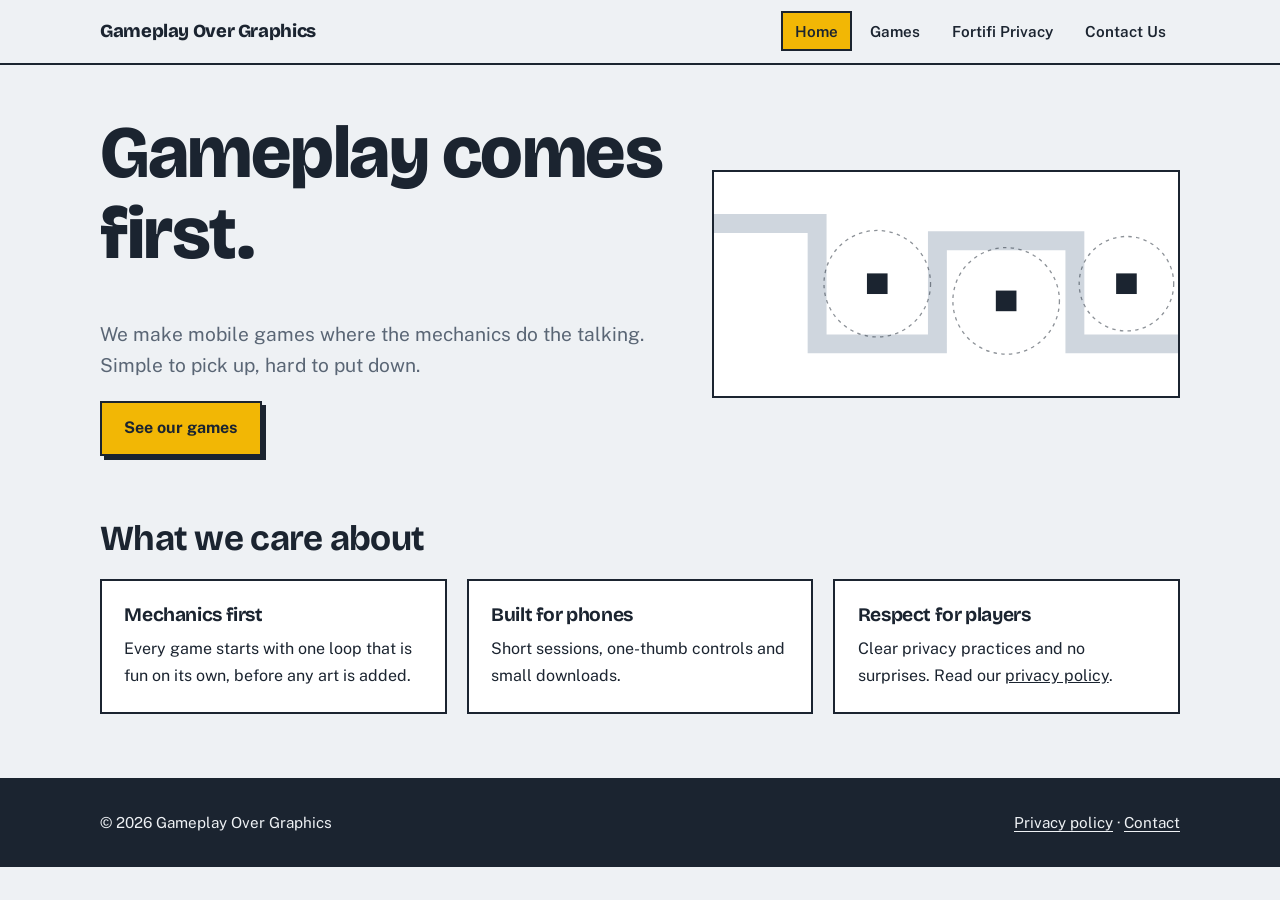
==== index.html @ d88c5345 "Initial commit" ====
<!DOCTYPE html>
<html lang="en">
<head>
<meta charset="utf-8">
<meta name="viewport" content="width=device-width, initial-scale=1">
<title>Home | Gameplay Over Graphics</title>
<meta name="description" content="Mobile games built around gameplay first.">
<link rel="preconnect" href="https://fonts.googleapis.com">
<link rel="preconnect" href="https://fonts.gstatic.com" crossorigin>
<link href="https://fonts.googleapis.com/css2?family=Bricolage+Grotesque:wght@700;800&family=Public+Sans:wght@400;600;700&display=swap" rel="stylesheet">
<link rel="stylesheet" href="style.css">
</head>
<body>
<header><div class="wrap">
<a class="brand" href="index.html">Gameplay Over Graphics</a>
<nav aria-label="Main">
<a href="index.html" aria-current="page">Home</a>
<a href="games.html">Games</a>
<a href="fortifi-privacy.html">Fortifi Privacy</a>
<a href="contact.html">Contact Us</a>
</nav></div></header>
<main><div class="wrap">
<section class="hero">
<div>
<h1>Gameplay comes first.</h1>
<p class="lede">We make mobile games where the mechanics do the talking. Simple to pick up, hard to put down.</p>
<a class="btn" href="games.html">See our games</a>
</div>
<svg class="lane" viewBox="0 0 540 260" role="img" aria-label="Animated tower defense lane: an enemy follows a winding path past towers">
<path class="path" d="M-20 60 H120 V200 H260 V80 H420 V200 H540"/>
<circle class="range" cx="190" cy="130" r="62"/><rect class="tower" x="178" y="118" width="24" height="24"/>
<circle class="range" cx="340" cy="150" r="62"/><rect class="tower" x="328" y="138" width="24" height="24"/>
<circle class="range" cx="480" cy="130" r="55"/><rect class="tower" x="468" y="118" width="24" height="24"/>
<circle class="enemy" r="9"/>
</svg>
</section>
<section class="section">
<h2>What we care about</h2>
<div class="grid">
<div class="box"><h3>Mechanics first</h3><p>Every game starts with one loop that is fun on its own, before any art is added.</p></div>
<div class="box"><h3>Built for phones</h3><p>Short sessions, one-thumb controls and small downloads.</p></div>
<div class="box"><h3>Respect for players</h3><p>Clear privacy practices and no surprises. Read our <a href="fortifi-privacy.html">privacy policy</a>.</p></div>
</div>
</section>
</div></main>
<footer><div class="wrap">
<span>&copy; <span id="y">2026</span> Gameplay Over Graphics</span>
<span><a href="fortifi-privacy.html">Privacy policy</a> &middot; <a href="contact.html">Contact</a></span>
</div></footer>
<script>document.getElementById("y").textContent=new Date().getFullYear()</script>
</body>
</html>
---- style.css ----
:root{--bg:#eef1f4;--panel:#fff;--ink:#1b2430;--muted:#5a6675;--line:#cfd6de;--accent:#f2b705;--accent-ink:#1b2430;--deep:#1b2430;--on-deep:#eef1f4}
@media (prefers-color-scheme:dark){:root{--bg:#10151c;--panel:#18202a;--ink:#e8edf2;--muted:#9aa7b6;--line:#2a3542;--deep:#0a0e13;--on-deep:#e8edf2}}
*{box-sizing:border-box}
html{scroll-padding-top:4rem}
body{margin:0;background:var(--bg);color:var(--ink);font:1rem/1.65 "Public Sans",system-ui,-apple-system,"Segoe UI",sans-serif}
h1,h2,h3{font-family:"Bricolage Grotesque","Public Sans",system-ui,sans-serif;line-height:1.1;margin:0 0 .6em;letter-spacing:-.02em}
h1{font-size:clamp(2.4rem,7vw,4.6rem);font-weight:800}
h2{font-size:clamp(1.6rem,4vw,2.2rem);font-weight:700}
h3{font-size:1.2rem;font-weight:700}
p{margin:0 0 1em;max-width:68ch}
a{color:inherit}
a:focus-visible,button:focus-visible,input:focus-visible,textarea:focus-visible{outline:3px solid var(--accent);outline-offset:2px}
.wrap{width:min(1080px,100% - 2.5rem);margin-inline:auto}
header{border-bottom:2px solid var(--ink);background:var(--bg);position:sticky;top:0;z-index:5}
header .wrap{display:flex;flex-wrap:wrap;align-items:center;justify-content:space-between;gap:.25rem 1.5rem;padding-block:.7rem}
.brand{font:800 1.15rem "Bricolage Grotesque",system-ui,sans-serif;text-decoration:none;letter-spacing:-.02em}
nav{display:flex;flex-wrap:wrap;gap:.25rem}
nav a{text-decoration:none;padding:.35rem .75rem;font-weight:600;font-size:.95rem;border:2px solid transparent}
nav a:hover{border-color:var(--line)}
nav a[aria-current=page]{background:var(--accent);color:var(--accent-ink);border-color:var(--ink)}
main{padding-block:3rem 4rem}
.hero{display:grid;gap:2.5rem;align-items:center;grid-template-columns:1fr}
@media(min-width:820px){.hero{grid-template-columns:1.1fr .9fr}}
.lede{font-size:1.2rem;color:var(--muted)}
.btn{display:inline-block;background:var(--accent);color:var(--accent-ink);font-weight:700;text-decoration:none;padding:.75rem 1.4rem;border:2px solid var(--ink);box-shadow:4px 4px 0 var(--ink);transition:transform .1s,box-shadow .1s;cursor:pointer;font-family:inherit;font-size:1rem}
.btn:hover{transform:translate(2px,2px);box-shadow:2px 2px 0 var(--ink)}
.lane{width:100%;height:auto;border:2px solid var(--ink);background:var(--panel)}
.lane .path{fill:none;stroke:var(--line);stroke-width:22;stroke-linecap:square;stroke-linejoin:miter}
.lane .tower{fill:var(--ink)}
.lane .enemy{fill:var(--accent);stroke:var(--ink);stroke-width:2}
.lane .range{fill:none;stroke:var(--ink);stroke-width:1.5;stroke-dasharray:4 5;opacity:.5}
.lane .enemy{offset-path:path("M-20 60 H120 V200 H260 V80 H420 V200 H540");animation:march 9s linear infinite}
@keyframes march{from{offset-distance:0%}to{offset-distance:100%}}
@media(prefers-reduced-motion:reduce){.lane .enemy{animation:none;offset-distance:30%}}
.section{margin-top:4rem}
.grid{display:grid;gap:1.25rem;grid-template-columns:repeat(auto-fit,minmax(240px,1fr))}
.box{background:var(--panel);border:2px solid var(--ink);padding:1.4rem}
.box p:last-child{margin-bottom:0}
.game{display:grid;gap:1.5rem;grid-template-columns:1fr;background:var(--panel);border:2px solid var(--ink);padding:1.5rem}
@media(min-width:720px){.game{grid-template-columns:220px 1fr}}
.thumb{aspect-ratio:1;background:var(--deep);color:var(--on-deep);display:grid;place-items:center;font:800 1.6rem "Bricolage Grotesque",system-ui,sans-serif;text-align:center;padding:1rem;border:2px solid var(--ink)}
.tags{display:flex;flex-wrap:wrap;gap:.5rem;padding:0;margin:0 0 1rem;list-style:none}
.tags li{border:2px solid var(--ink);padding:.1rem .6rem;font-size:.85rem;font-weight:600}
.prose{max-width:72ch}
.prose h2{margin-top:2rem;font-size:1.5rem}
.notice{border:2px dashed var(--ink);background:var(--panel);padding:1rem 1.25rem;margin-bottom:2rem}
form{display:grid;gap:1.1rem;max-width:560px}
label{display:grid;gap:.35rem;font-weight:600}
input,textarea{font:inherit;color:var(--ink);background:var(--panel);border:2px solid var(--ink);padding:.7rem .8rem;width:100%}
textarea{min-height:9rem;resize:vertical}
footer{background:var(--deep);color:var(--on-deep);padding-block:2rem;font-size:.95rem}
footer .wrap{display:flex;flex-wrap:wrap;justify-content:space-between;gap:.75rem 2rem}
footer a{text-underline-offset:3px}
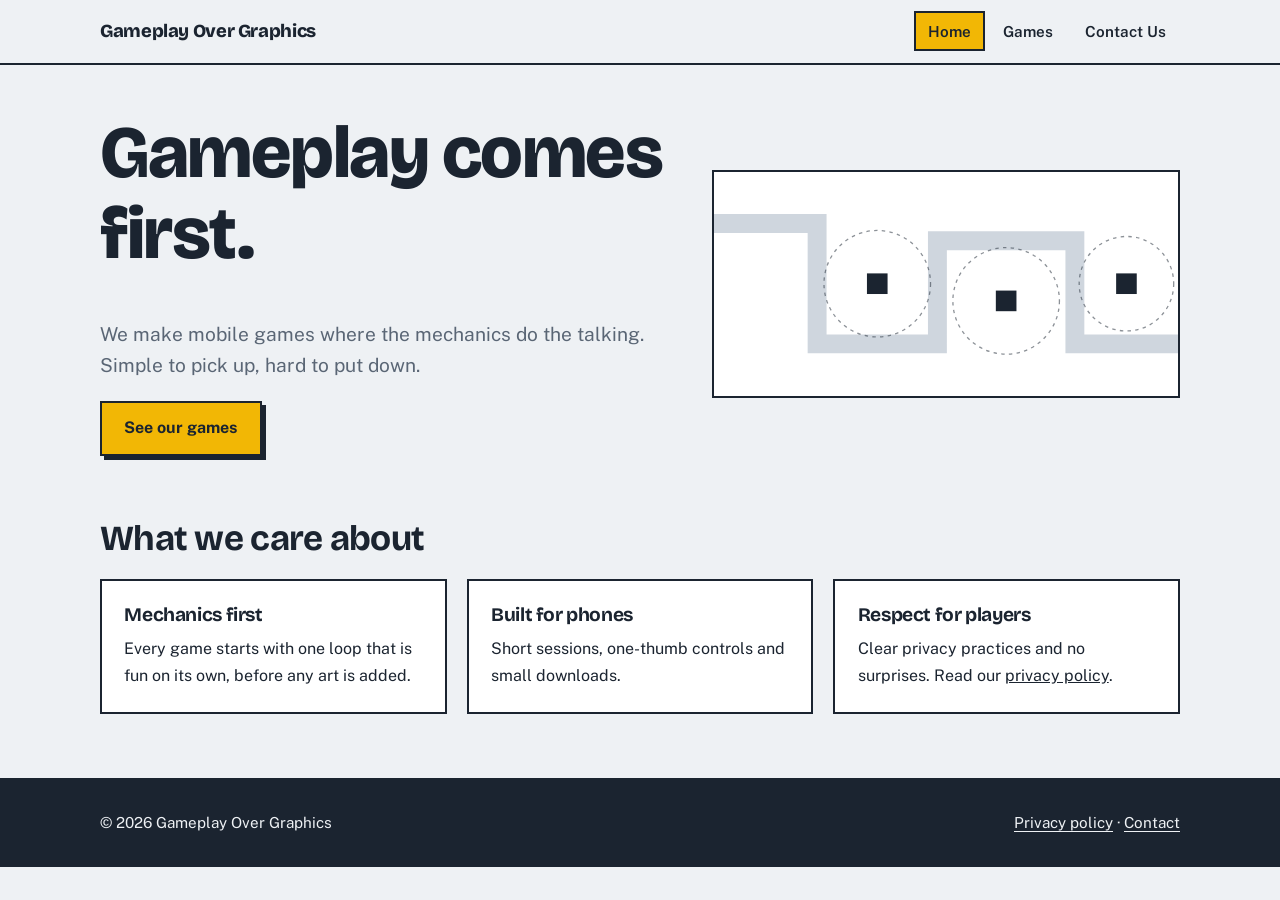
==== commit 21444aaa: "Update website" ====
--- a/index.html
+++ b/index.html
@@ -16,7 +16,6 @@
 <nav aria-label="Main">
 <a href="index.html" aria-current="page">Home</a>
 <a href="games.html">Games</a>
-<a href="fortifi-privacy.html">Fortifi Privacy</a>
 <a href="contact.html">Contact Us</a>
 </nav></div></header>
 <main><div class="wrap">
